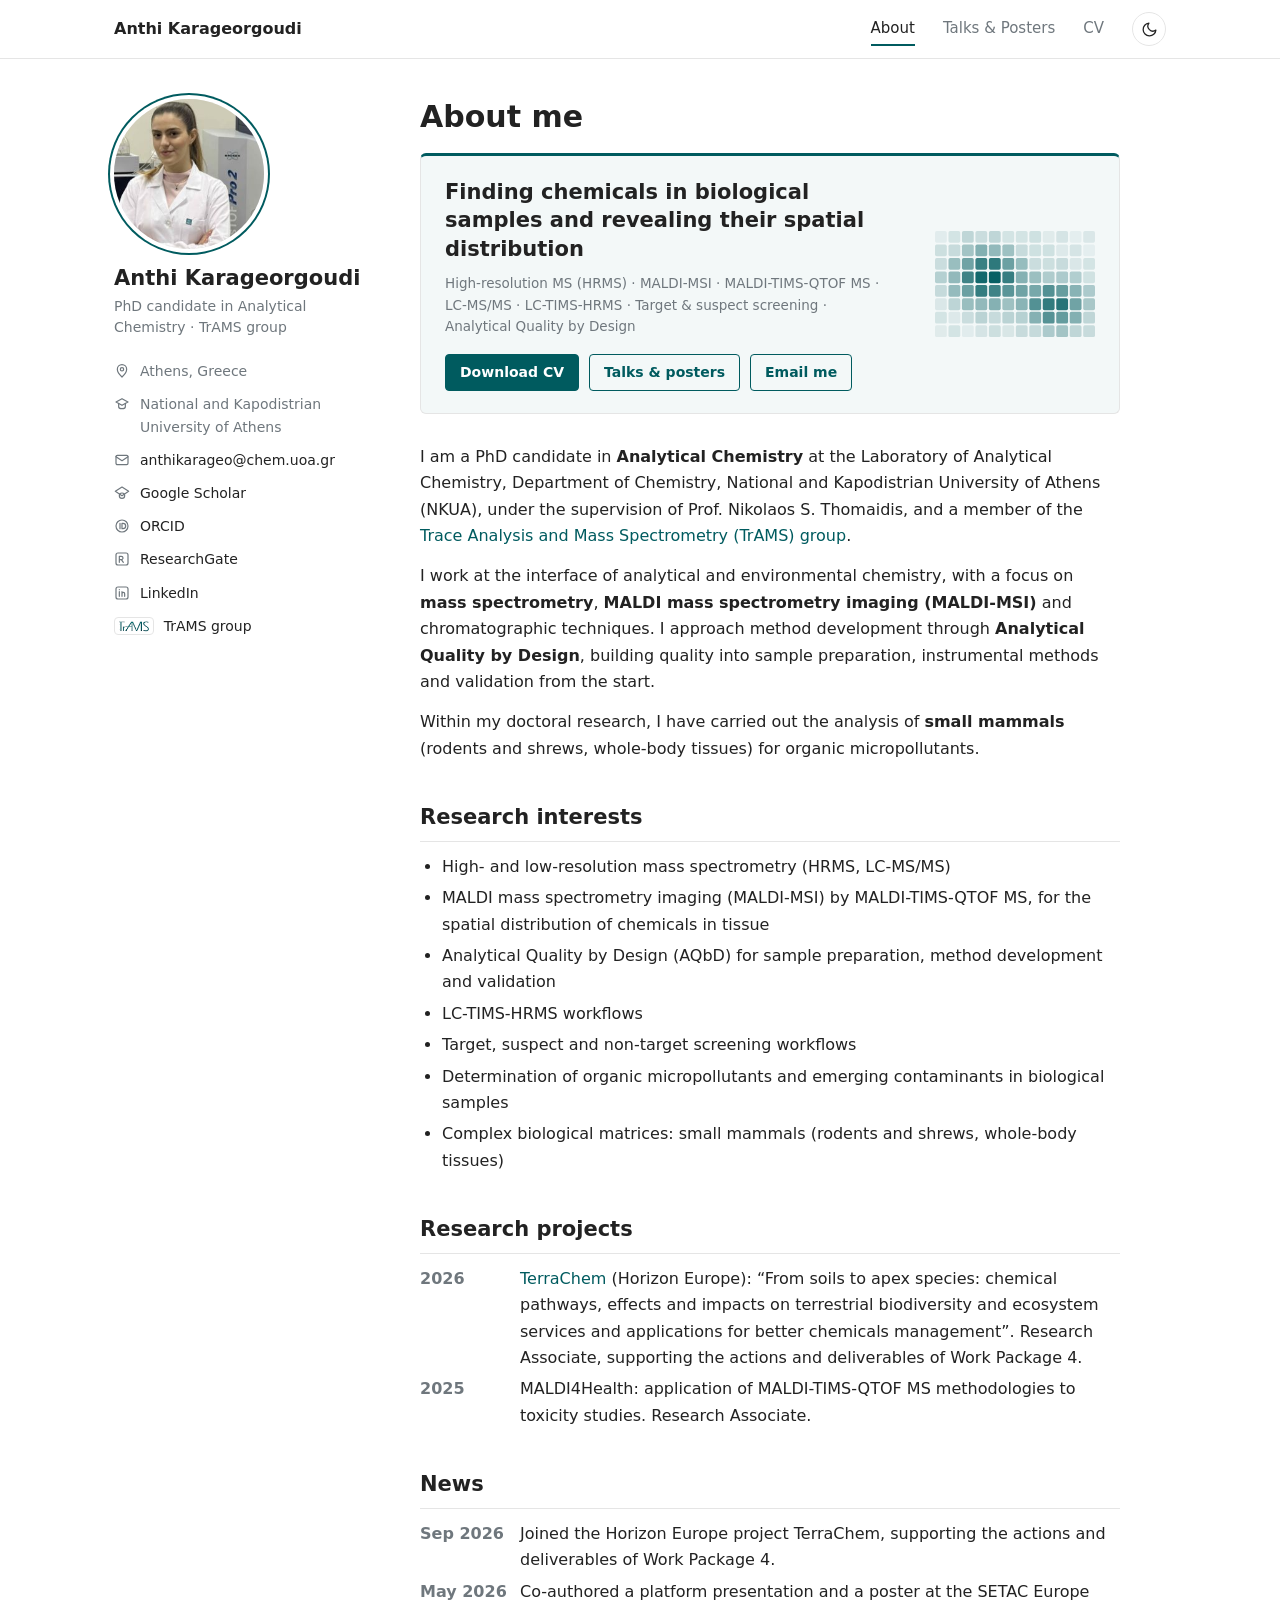
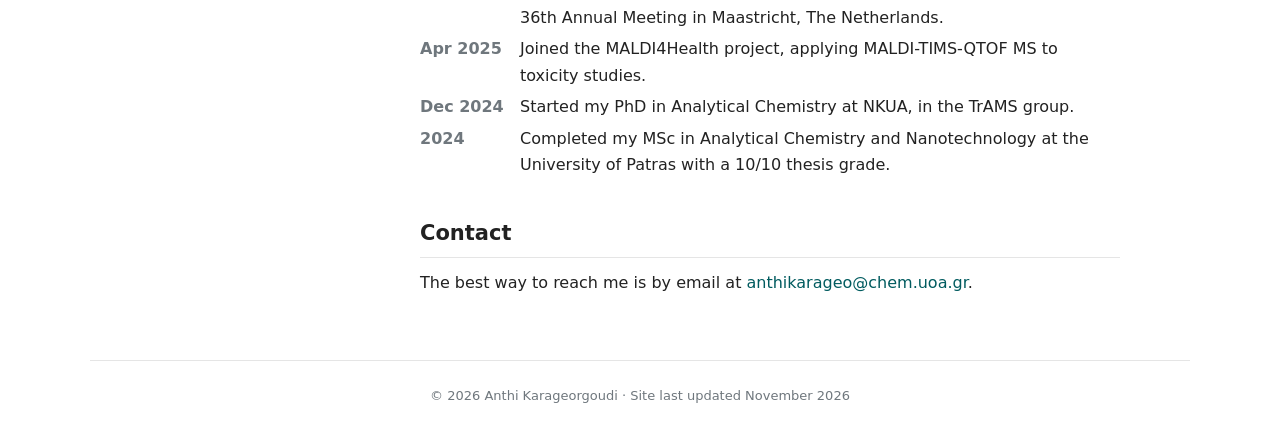
==== index.html @ 85b9826c "Focus CV page on research; add Research projects (TerraChem, MALDI4Health)" ====
<!DOCTYPE html>
<html lang="en">
<head>
<meta charset="utf-8">
<meta name="viewport" content="width=device-width, initial-scale=1">
<title>About me – Anthi Karageorgoudi</title>
<meta name="description" content="Anthi Karageorgoudi, PhD candidate in Analytical Chemistry at the National and Kapodistrian University of Athens (TrAMS group). Mass spectrometry, MALDI mass spectrometry imaging (MALDI-MSI) and Analytical Quality by Design.">
<link rel="stylesheet" href="style.css">
<script>
  (function(){try{var t=localStorage.getItem('theme');}catch(e){}
    if(!t)t=window.matchMedia&&matchMedia('(prefers-color-scheme: dark)').matches?'dark':'light';
    document.documentElement.setAttribute('data-theme',t);})();
</script>
</head>
<body>
<header class="masthead">
  <nav>
    <a class="site-title" href="index.html">Anthi Karageorgoudi</a>
    <a class="nav active" href="index.html">About</a><a class="nav" href="talks.html">Talks &amp; Posters</a><a class="nav" href="cv.html">CV</a>
    <button class="theme-toggle" type="button" aria-label="Switch light/dark mode" title="Switch light/dark mode" onclick="toggleTheme()">
      <svg class="moon" viewBox="0 0 24 24"><path d="M21 12.8A9 9 0 1 1 11.2 3a7 7 0 0 0 9.8 9.8z"/></svg>
      <svg class="sun" viewBox="0 0 24 24"><circle cx="12" cy="12" r="4"/><path d="M12 2v2M12 20v2M4.9 4.9l1.4 1.4M17.7 17.7l1.4 1.4M2 12h2M20 12h2M4.9 19.1l1.4-1.4M17.7 6.3l1.4-1.4"/></svg>
    </button>
  </nav>
</header>

<div class="layout">
  <aside class="sidebar">
    <div class="avatar">
      <img src="photo.jpg" alt="Anthi Karageorgoudi" onerror="this.remove()">
      <span>AK</span>
    </div>
    <h1>Anthi Karageorgoudi</h1>
    <p class="tagline">PhD candidate in Analytical Chemistry · TrAMS group</p>
    <ul>
      <li><svg viewBox="0 0 24 24"><path d="M12 21s-7-6.2-7-11.5A7 7 0 0 1 19 9.5C19 14.8 12 21 12 21z"/><circle cx="12" cy="9.5" r="2.5"/></svg><span>Athens, Greece</span></li>
      <li><svg viewBox="0 0 24 24"><path d="M3 9l9-5 9 5-9 5-9-5z"/><path d="M7 11.5V16c0 1.5 2.2 3 5 3s5-1.5 5-3v-4.5"/></svg><span>National and Kapodistrian University of Athens</span></li>
      <li><svg viewBox="0 0 24 24"><rect x="3" y="5" width="18" height="14" rx="2"/><path d="M3 7l9 6 9-6"/></svg><a href="mailto:anthikarageo@chem.uoa.gr">anthikarageo@chem.uoa.gr</a></li>
      <li><svg viewBox="0 0 24 24"><path d="M12 3L2 9.5l10 6.5 10-6.5L12 3z"/><circle cx="12" cy="16" r="4"/></svg><a href="https://scholar.google.com/citations?user=H0r3-ZwAAAAJ&amp;hl=en">Google Scholar</a></li>
      <li><svg viewBox="0 0 24 24"><circle cx="12" cy="12" r="9"/><path d="M9 8v8M12 8h1.5a4 4 0 0 1 0 8H12z"/></svg><a href="https://orcid.org/0009-0007-2880-5651">ORCID</a></li>
      <li><svg viewBox="0 0 24 24"><rect x="3" y="3" width="18" height="18" rx="3"/><path d="M8 17V8h3a2.5 2.5 0 0 1 0 5H8m3 0l3 4"/></svg><a href="https://www.researchgate.net/profile/Anthi-Karageorgoudi">ResearchGate</a></li>
      <li><svg viewBox="0 0 24 24"><rect x="3" y="3" width="18" height="18" rx="3"/><path d="M8 10v7M8 7v.01M12 17v-4a2 2 0 0 1 4 0v4M12 10v7"/></svg><a href="https://www.linkedin.com/in/anthi-karageorgoudi-5317492b1">LinkedIn</a></li>
      <li class="trams-item"><img class="trams-icon" src="trams-logo.png" alt="TrAMS logo"><a href="https://trams.chem.uoa.gr/group-members/" title="Trace Analysis and Mass Spectrometry Group – Group Members">TrAMS group</a></li>
    </ul>
  </aside>

  <main class="content">
    <h1 class="page">About me</h1>
    <div class="hero-wrap"><section class="hero">
      <div class="hero-text">
        <p class="headline">Finding chemicals in biological samples and revealing their spatial distribution</p>
        <p class="techs"><span>High-resolution MS (HRMS)</span> · <span>MALDI-MSI</span> · <span>MALDI-TIMS-QTOF MS</span> · <span>LC-MS/MS</span> · <span>LC-TIMS-HRMS</span> · <span>Target &amp; suspect screening</span> · <span>Analytical Quality by Design</span></p>
        <div class="hero-actions">
          <a class="btn primary" href="Karageorgoudi_A_CV.pdf">Download CV</a>
          <a class="btn" href="talks.html">Talks &amp; posters</a>
          <a class="btn" href="mailto:anthikarageo@chem.uoa.gr">Email me</a>
        </div>
      </div>
      <svg class="ion-map" viewBox="0 0 190 126" aria-hidden="true"><rect x="0" y="0" width="14" height="14" rx="2" fill-opacity="0.07"/><rect x="16" y="0" width="14" height="14" rx="2" fill-opacity="0.13"/><rect x="32" y="0" width="14" height="14" rx="2" fill-opacity="0.21"/><rect x="48" y="0" width="14" height="14" rx="2" fill-opacity="0.17"/><rect x="64" y="0" width="14" height="14" rx="2" fill-opacity="0.21"/><rect x="80" y="0" width="14" height="14" rx="2" fill-opacity="0.13"/><rect x="96" y="0" width="14" height="14" rx="2" fill-opacity="0.13"/><rect x="112" y="0" width="14" height="14" rx="2" fill-opacity="0.15"/><rect x="128" y="0" width="14" height="14" rx="2" fill-opacity="0.08"/><rect x="144" y="0" width="14" height="14" rx="2" fill-opacity="0.12"/><rect x="160" y="0" width="14" height="14" rx="2" fill-opacity="0.06"/><rect x="176" y="0" width="14" height="14" rx="2" fill-opacity="0.1"/><rect x="0" y="16" width="14" height="14" rx="2" fill-opacity="0.16"/><rect x="16" y="16" width="14" height="14" rx="2" fill-opacity="0.18"/><rect x="32" y="16" width="14" height="14" rx="2" fill-opacity="0.33"/><rect x="48" y="16" width="14" height="14" rx="2" fill-opacity="0.46"/><rect x="64" y="16" width="14" height="14" rx="2" fill-opacity="0.4"/><rect x="80" y="16" width="14" height="14" rx="2" fill-opacity="0.35"/><rect x="96" y="16" width="14" height="14" rx="2" fill-opacity="0.18"/><rect x="112" y="16" width="14" height="14" rx="2" fill-opacity="0.15"/><rect x="128" y="16" width="14" height="14" rx="2" fill-opacity="0.15"/><rect x="144" y="16" width="14" height="14" rx="2" fill-opacity="0.09"/><rect x="160" y="16" width="14" height="14" rx="2" fill-opacity="0.12"/><rect x="176" y="16" width="14" height="14" rx="2" fill-opacity="0.06"/><rect x="0" y="32" width="14" height="14" rx="2" fill-opacity="0.17"/><rect x="16" y="32" width="14" height="14" rx="2" fill-opacity="0.37"/><rect x="32" y="32" width="14" height="14" rx="2" fill-opacity="0.54"/><rect x="48" y="32" width="14" height="14" rx="2" fill-opacity="0.77"/><rect x="64" y="32" width="14" height="14" rx="2" fill-opacity="0.81"/><rect x="80" y="32" width="14" height="14" rx="2" fill-opacity="0.56"/><rect x="96" y="32" width="14" height="14" rx="2" fill-opacity="0.38"/><rect x="112" y="32" width="14" height="14" rx="2" fill-opacity="0.17"/><rect x="128" y="32" width="14" height="14" rx="2" fill-opacity="0.16"/><rect x="144" y="32" width="14" height="14" rx="2" fill-opacity="0.18"/><rect x="160" y="32" width="14" height="14" rx="2" fill-opacity="0.1"/><rect x="176" y="32" width="14" height="14" rx="2" fill-opacity="0.13"/><rect x="0" y="48" width="14" height="14" rx="2" fill-opacity="0.26"/><rect x="16" y="48" width="14" height="14" rx="2" fill-opacity="0.4"/><rect x="32" y="48" width="14" height="14" rx="2" fill-opacity="0.74"/><rect x="48" y="48" width="14" height="14" rx="2" fill-opacity="0.92"/><rect x="64" y="48" width="14" height="14" rx="2" fill-opacity="0.97"/><rect x="80" y="48" width="14" height="14" rx="2" fill-opacity="0.78"/><rect x="96" y="48" width="14" height="14" rx="2" fill-opacity="0.45"/><rect x="112" y="48" width="14" height="14" rx="2" fill-opacity="0.36"/><rect x="128" y="48" width="14" height="14" rx="2" fill-opacity="0.28"/><rect x="144" y="48" width="14" height="14" rx="2" fill-opacity="0.29"/><rect x="160" y="48" width="14" height="14" rx="2" fill-opacity="0.27"/><rect x="176" y="48" width="14" height="14" rx="2" fill-opacity="0.14"/><rect x="0" y="64" width="14" height="14" rx="2" fill-opacity="0.19"/><rect x="16" y="64" width="14" height="14" rx="2" fill-opacity="0.39"/><rect x="32" y="64" width="14" height="14" rx="2" fill-opacity="0.56"/><rect x="48" y="64" width="14" height="14" rx="2" fill-opacity="0.79"/><rect x="64" y="64" width="14" height="14" rx="2" fill-opacity="0.74"/><rect x="80" y="64" width="14" height="14" rx="2" fill-opacity="0.63"/><rect x="96" y="64" width="14" height="14" rx="2" fill-opacity="0.54"/><rect x="112" y="64" width="14" height="14" rx="2" fill-opacity="0.51"/><rect x="128" y="64" width="14" height="14" rx="2" fill-opacity="0.66"/><rect x="144" y="64" width="14" height="14" rx="2" fill-opacity="0.58"/><rect x="160" y="64" width="14" height="14" rx="2" fill-opacity="0.44"/><rect x="176" y="64" width="14" height="14" rx="2" fill-opacity="0.29"/><rect x="0" y="80" width="14" height="14" rx="2" fill-opacity="0.1"/><rect x="16" y="80" width="14" height="14" rx="2" fill-opacity="0.22"/><rect x="32" y="80" width="14" height="14" rx="2" fill-opacity="0.37"/><rect x="48" y="80" width="14" height="14" rx="2" fill-opacity="0.4"/><rect x="64" y="80" width="14" height="14" rx="2" fill-opacity="0.45"/><rect x="80" y="80" width="14" height="14" rx="2" fill-opacity="0.35"/><rect x="96" y="80" width="14" height="14" rx="2" fill-opacity="0.43"/><rect x="112" y="80" width="14" height="14" rx="2" fill-opacity="0.66"/><rect x="128" y="80" width="14" height="14" rx="2" fill-opacity="0.8"/><rect x="144" y="80" width="14" height="14" rx="2" fill-opacity="0.84"/><rect x="160" y="80" width="14" height="14" rx="2" fill-opacity="0.54"/><rect x="176" y="80" width="14" height="14" rx="2" fill-opacity="0.31"/><rect x="0" y="96" width="14" height="14" rx="2" fill-opacity="0.13"/><rect x="16" y="96" width="14" height="14" rx="2" fill-opacity="0.09"/><rect x="32" y="96" width="14" height="14" rx="2" fill-opacity="0.17"/><rect x="48" y="96" width="14" height="14" rx="2" fill-opacity="0.23"/><rect x="64" y="96" width="14" height="14" rx="2" fill-opacity="0.18"/><rect x="80" y="96" width="14" height="14" rx="2" fill-opacity="0.23"/><rect x="96" y="96" width="14" height="14" rx="2" fill-opacity="0.25"/><rect x="112" y="96" width="14" height="14" rx="2" fill-opacity="0.45"/><rect x="128" y="96" width="14" height="14" rx="2" fill-opacity="0.65"/><rect x="144" y="96" width="14" height="14" rx="2" fill-opacity="0.59"/><rect x="160" y="96" width="14" height="14" rx="2" fill-opacity="0.46"/><rect x="176" y="96" width="14" height="14" rx="2" fill-opacity="0.21"/><rect x="0" y="112" width="14" height="14" rx="2" fill-opacity="0.08"/><rect x="16" y="112" width="14" height="14" rx="2" fill-opacity="0.13"/><rect x="32" y="112" width="14" height="14" rx="2" fill-opacity="0.07"/><rect x="48" y="112" width="14" height="14" rx="2" fill-opacity="0.12"/><rect x="64" y="112" width="14" height="14" rx="2" fill-opacity="0.16"/><rect x="80" y="112" width="14" height="14" rx="2" fill-opacity="0.11"/><rect x="96" y="112" width="14" height="14" rx="2" fill-opacity="0.18"/><rect x="112" y="112" width="14" height="14" rx="2" fill-opacity="0.19"/><rect x="128" y="112" width="14" height="14" rx="2" fill-opacity="0.29"/><rect x="144" y="112" width="14" height="14" rx="2" fill-opacity="0.33"/><rect x="160" y="112" width="14" height="14" rx="2" fill-opacity="0.21"/><rect x="176" y="112" width="14" height="14" rx="2" fill-opacity="0.18"/></svg>
    </section></div>

    <p>I am a PhD candidate in <strong>Analytical Chemistry</strong> at the Laboratory of Analytical Chemistry,
      Department of Chemistry, National and Kapodistrian University of Athens (NKUA), under the supervision of
      Prof. Nikolaos S. Thomaidis, and a member of the
      <a href="https://trams.chem.uoa.gr/">Trace Analysis and Mass Spectrometry (TrAMS) group</a>.</p>
    <p>I work at the interface of analytical and environmental chemistry, with a focus on <strong>mass spectrometry</strong>,
      <strong>MALDI mass spectrometry imaging (MALDI-MSI)</strong> and chromatographic techniques. I approach method development through
      <strong>Analytical Quality by Design</strong>, building quality into sample preparation,
      instrumental methods and validation from the start.</p>
    <p>Within my doctoral research, I have carried out the analysis of <strong>small mammals</strong>
      (rodents and shrews, whole-body tissues) for organic micropollutants.</p>


    <h2>Research interests</h2>
    <ul>
      <li>High- and low-resolution mass spectrometry (HRMS, LC-MS/MS)</li>
      <li>MALDI mass spectrometry imaging (MALDI-MSI) by MALDI-TIMS-QTOF MS, for the spatial distribution of chemicals in tissue</li>
      <li>Analytical Quality by Design (AQbD) for sample preparation, method development and validation</li>
      <li>LC-TIMS-HRMS workflows</li>
      <li>Target, suspect and non-target screening workflows</li>
      <li>Determination of organic micropollutants and emerging contaminants in biological samples</li>
      <li>Complex biological matrices: small mammals (rodents and shrews, whole-body tissues)</li>
    </ul>

    <h2>Research projects</h2>
    <ul class="news">
      <li><strong>2026</strong> <span><a href="https://cordis.europa.eu/project/id/101135483">TerraChem</a> (Horizon Europe): “From soils to apex species: chemical pathways, effects and impacts on terrestrial biodiversity and ecosystem services and applications for better chemicals management”. Research Associate, supporting the actions and deliverables of Work Package 4.</span></li>
      <li><strong>2025</strong> MALDI4Health: application of MALDI-TIMS-QTOF MS methodologies to toxicity studies. Research Associate.</li>
    </ul>

    <h2>News</h2>
    <ul class="news">
      <li><strong>Sep 2026</strong> Joined the Horizon Europe project TerraChem, supporting the actions and deliverables of Work Package 4.</li>
      <li><strong>May 2026</strong> Co-authored a platform presentation and a poster at the SETAC Europe 36th Annual Meeting in Maastricht, The Netherlands.</li>
      <li><strong>Apr 2025</strong> Joined the MALDI4Health project, applying MALDI-TIMS-QTOF MS to toxicity studies.</li>
      <li><strong>Dec 2024</strong> Started my PhD in Analytical Chemistry at NKUA, in the TrAMS group.</li>
      <li><strong>2024</strong> Completed my MSc in Analytical Chemistry and Nanotechnology at the University of Patras with a 10/10 thesis grade.</li>
    </ul>

    <h2>Contact</h2>
    <p>The best way to reach me is by email at <a href="mailto:anthikarageo@chem.uoa.gr">anthikarageo@chem.uoa.gr</a>.</p>
  </main>
</div>

<footer>© 2026 Anthi Karageorgoudi · Site last updated November 2026</footer>
<script>
  function toggleTheme(){var r=document.documentElement,t=r.getAttribute('data-theme')==='dark'?'light':'dark';
    r.setAttribute('data-theme',t);try{localStorage.setItem('theme',t);}catch(e){}}
</script>
</body>
</html>
---- style.css ----
:root{
  --ink:#222; --muted:#6f777d; --line:#e5e5e5; --accent:#005B5F; --teal:#005B5F; --teal-dark:#003D40; --bg:#fff; --banner:#f3f8f8; --soft:#3a3a3a;
  --avatar:#eee; --head:rgba(255,255,255,.96);
}
[data-theme="dark"]{
  --ink:#e6e6e6; --muted:#9aa3a8; --line:#33373b; --accent:#5FB6B9; --teal:#00676B; --teal-dark:#003D40; --bg:#17191c; --banner:#1c2224; --soft:#c9cdd1;
  --avatar:#2a2d31; --head:rgba(23,25,28,.96);
}
html{color-scheme:light}
[data-theme="dark"]{color-scheme:dark}
*{box-sizing:border-box}
html{scroll-behavior:smooth}
body{margin:0;transition:background .2s,color .2s;background:var(--bg);color:var(--ink);
  font:16px/1.65 -apple-system,"Segoe UI",system-ui,"Helvetica Neue",Arial,sans-serif}
a{color:var(--accent);text-decoration:none}
a:hover{text-decoration:underline}

/* top navigation */
.masthead{border-bottom:1px solid var(--line);background:var(--head);position:sticky;top:0;z-index:10}
.masthead nav{max-width:1100px;margin:0 auto;padding:0 24px;height:58px;display:flex;align-items:center;gap:28px}
.masthead .site-title{font-weight:700;color:var(--ink);margin-right:auto;white-space:nowrap}
.masthead a.nav{color:var(--muted);font-size:15px;white-space:nowrap;padding:4px 0;border-bottom:2px solid transparent}
.masthead a.nav:hover{color:var(--ink);text-decoration:none}
.masthead a.nav.active{color:var(--ink);border-bottom-color:var(--accent)}

/* page layout: profile sidebar + content */
.layout{max-width:1100px;margin:0 auto;padding:40px 24px 20px;display:grid;grid-template-columns:250px 1fr;gap:56px}
.sidebar{position:sticky;top:98px;align-self:start}
.avatar{position:relative;width:150px;height:150px;border-radius:50%;overflow:hidden;background:var(--avatar);
  display:grid;place-items:center;color:#999;font-size:40px;font-weight:500;margin-bottom:16px}
.avatar img{position:absolute;inset:0;width:100%;height:100%;object-fit:cover}
.sidebar h1{font-size:21px;margin:0 0 4px;line-height:1.3}
.sidebar .tagline{color:var(--muted);font-size:14px;margin:0 0 18px;line-height:1.45}
.sidebar ul{list-style:none;margin:0;padding:0;font-size:14px}
.sidebar li{display:flex;gap:10px;align-items:flex-start;padding:5px 0;color:var(--muted)}
.sidebar li svg{flex:none;width:16px;height:16px;margin-top:3px;fill:none;stroke:currentColor;stroke-width:1.8;stroke-linecap:round;stroke-linejoin:round}
.sidebar li a{color:var(--ink)}
.sidebar li a:hover{color:var(--accent)}

/* content */
.content{min-width:0;max-width:700px}
.content h1.page{font-size:30px;margin:0 0 18px;line-height:1.2}
.content h2{font-size:21px;margin:38px 0 12px;padding-bottom:6px;border-bottom:1px solid var(--line)}
.content p{margin:0 0 14px}
.content ul{margin:0 0 14px;padding-left:22px}
.content li{margin:5px 0}
.content ul.news{list-style:none;padding-left:0}
.news li{display:grid;grid-template-columns:88px 1fr;gap:12px}
.news li strong{color:var(--muted);font-weight:600}

.entry{display:grid;grid-template-columns:1fr auto;gap:1px 16px;margin:0 0 18px}
.entry h3{margin:0;font-size:16px}
.entry .org{color:var(--muted);font-weight:400}
.entry .date{color:var(--muted);font-size:14px;white-space:nowrap}
.entry .desc{grid-column:1/-1;font-size:15px;color:var(--soft)}
.entry .desc em{color:var(--muted)}
.entry ul{margin:4px 0 0}

.download{display:inline-block;margin:4px 0 8px;padding:7px 14px;border:1px solid var(--accent);border-radius:4px;font-size:14px;font-weight:600}
.download:hover{background:var(--accent);color:#fff;text-decoration:none}

footer{max-width:1100px;margin:30px auto 0;padding:24px;border-top:1px solid var(--line);color:var(--muted);font-size:13px;text-align:center}

@media (max-width:820px){
  .layout{grid-template-columns:1fr;gap:28px;padding-top:28px}
  .sidebar{position:static;display:grid;grid-template-columns:auto 1fr;gap:4px 18px;align-items:center}
  .avatar{width:84px;height:84px;font-size:26px;margin:0;grid-row:span 2}
  .sidebar h1{font-size:19px;align-self:end}
  .sidebar .tagline{margin:0;align-self:start}
  .sidebar ul{grid-column:1/-1;display:flex;flex-wrap:wrap;gap:0 18px;margin-top:8px}
  .masthead nav{gap:18px}
  .entry{grid-template-columns:1fr}
}

/* theme toggle */
.theme-toggle{background:none;border:1px solid var(--line);border-radius:50%;width:34px;height:34px;
  display:grid;place-items:center;cursor:pointer;color:var(--ink);padding:0;flex:none}
.theme-toggle:hover{border-color:var(--muted)}
.theme-toggle svg{width:17px;height:17px;fill:none;stroke:currentColor;stroke-width:1.8;stroke-linecap:round;stroke-linejoin:round}
.theme-toggle .sun{display:none}
[data-theme="dark"] .theme-toggle .sun{display:block}
[data-theme="dark"] .theme-toggle .moon{display:none}

/* group logo */
.group-logo{display:inline-block;margin-top:18px;padding:6px 10px;background:#fff;border-radius:8px;border:1px solid var(--line)}
.group-logo img{display:block;width:96px;height:auto}
@media (max-width:820px){ .group-logo{grid-column:1/-1;justify-self:start;margin-top:10px} .group-logo img{width:84px} }

/* publications list */
.content ul.pubs{list-style:none;padding-left:0}
.pubs li{margin:0 0 16px;padding-left:14px;border-left:2px solid var(--line);font-size:15px}

/* intro banner with an ion-image style pixel map */
.hero{display:flex;align-items:center;gap:28px;margin:0 0 30px;padding:22px 24px;border:1px solid var(--line);
  border-top:3px solid var(--accent);border-radius:6px;background:var(--banner)}
.hero-wrap{container-type:inline-size}
.hero-text{flex:1;min-width:0}
.hero .techs span{white-space:nowrap}
.hero .headline{margin:0 0 10px;font-size:21px;line-height:1.35;font-weight:700;color:var(--ink)}
.hero .techs{margin:0 0 16px;font-size:13.5px;line-height:1.6;color:var(--muted)}
.hero-actions{display:flex;flex-wrap:wrap;gap:10px}
.btn{display:inline-block;font-size:14px;font-weight:600;padding:6px 14px;border-radius:4px;color:var(--accent);
  border:1px solid var(--accent)}
.btn:hover{background:var(--accent);color:#fff;text-decoration:none}
.btn.primary{background:var(--accent);color:#fff}
[data-theme="dark"] .btn.primary,[data-theme="dark"] .btn:hover{color:#0b1f20}
.btn.primary:hover{filter:brightness(1.08)}
.ion-map{flex:none;width:160px;height:auto;fill:var(--accent)}
@container (max-width:660px){.ion-map{display:none}}

/* photo ring */
.avatar{box-shadow:0 0 0 4px var(--bg),0 0 0 6px var(--teal)}
.download{border-color:var(--teal);color:var(--teal)}
.download:hover{background:var(--teal);color:#fff}
@media (max-width:600px){.hero{padding:18px}.hero .headline{font-size:19px}.ion-map{display:none}}
.sidebar li.trams-item{align-items:center}
.trams-icon{flex:none;height:18px;width:auto;padding:2px 4px;background:#fff;border-radius:4px;border:1px solid var(--line)}
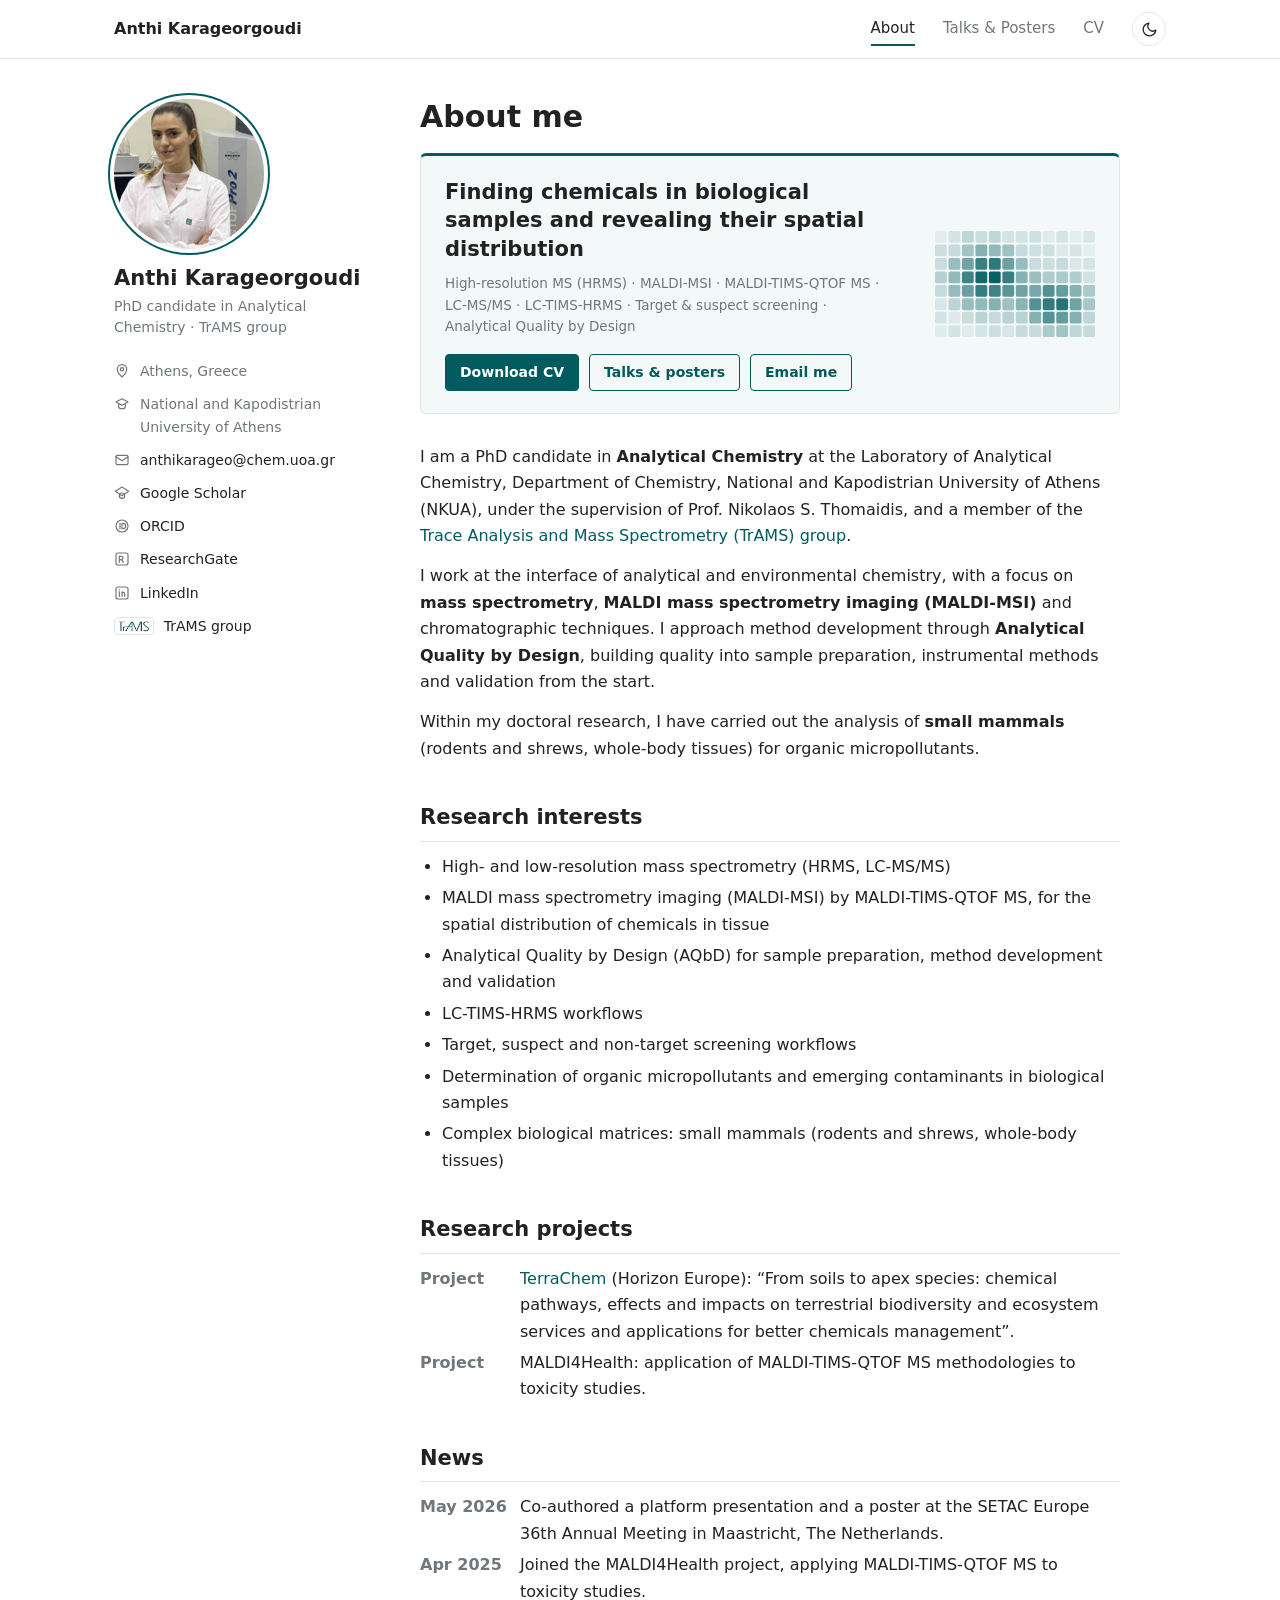
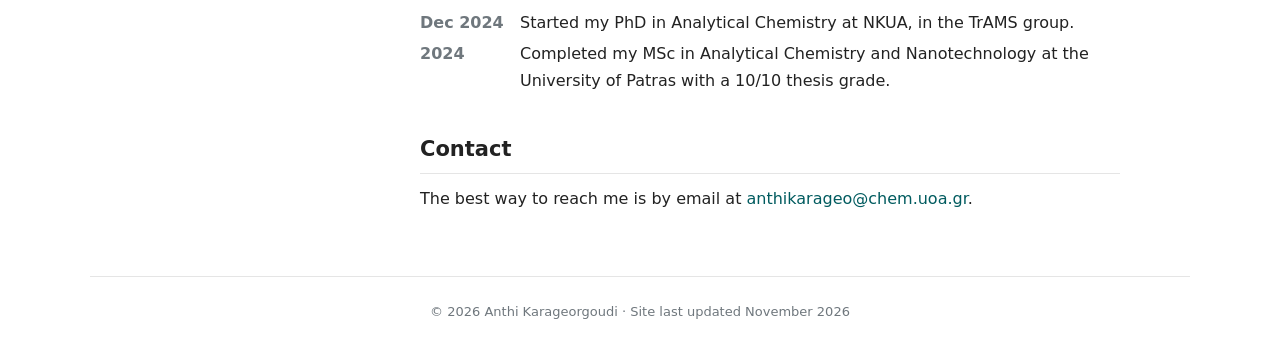
==== commit 35db410a: "List TerraChem as a research project without role line" ====
--- a/index.html
+++ b/index.html
@@ -84,13 +84,12 @@
 
     <h2>Research projects</h2>
     <ul class="news">
-      <li><strong>2026</strong> <span><a href="https://cordis.europa.eu/project/id/101135483">TerraChem</a> (Horizon Europe): “From soils to apex species: chemical pathways, effects and impacts on terrestrial biodiversity and ecosystem services and applications for better chemicals management”. Research Associate, supporting the actions and deliverables of Work Package 4.</span></li>
-      <li><strong>2025</strong> MALDI4Health: application of MALDI-TIMS-QTOF MS methodologies to toxicity studies. Research Associate.</li>
+      <li><strong>Project</strong> <span><a href="https://cordis.europa.eu/project/id/101135483">TerraChem</a> (Horizon Europe): “From soils to apex species: chemical pathways, effects and impacts on terrestrial biodiversity and ecosystem services and applications for better chemicals management”.</span></li>
+      <li><strong>Project</strong> <span>MALDI4Health: application of MALDI-TIMS-QTOF MS methodologies to toxicity studies.</span></li>
     </ul>
 
     <h2>News</h2>
     <ul class="news">
-      <li><strong>Sep 2026</strong> Joined the Horizon Europe project TerraChem, supporting the actions and deliverables of Work Package 4.</li>
       <li><strong>May 2026</strong> Co-authored a platform presentation and a poster at the SETAC Europe 36th Annual Meeting in Maastricht, The Netherlands.</li>
       <li><strong>Apr 2025</strong> Joined the MALDI4Health project, applying MALDI-TIMS-QTOF MS to toxicity studies.</li>
       <li><strong>Dec 2024</strong> Started my PhD in Analytical Chemistry at NKUA, in the TrAMS group.</li>
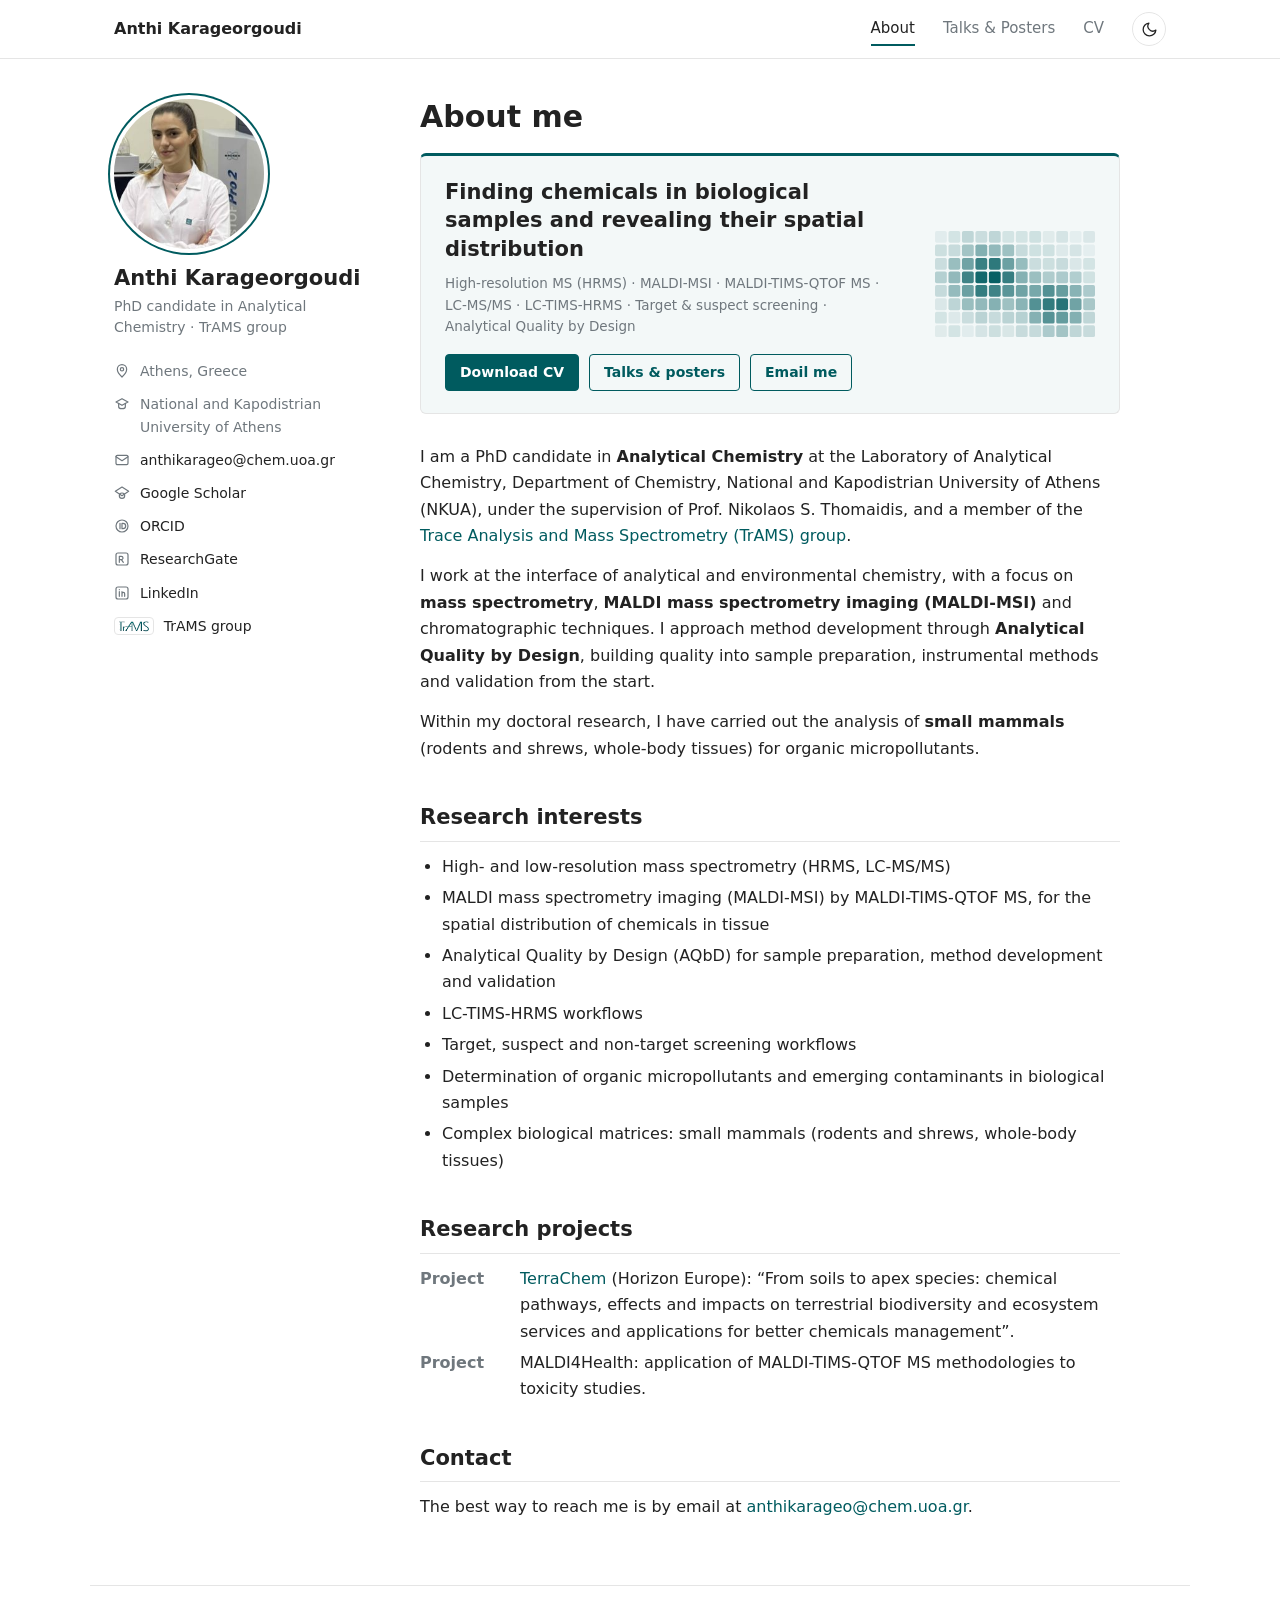
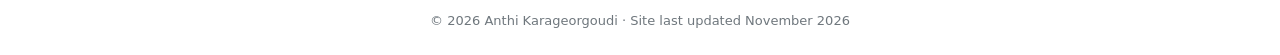
==== commit 45f76707: "Remove News section" ====
--- a/index.html
+++ b/index.html
@@ -88,14 +88,6 @@
       <li><strong>Project</strong> <span>MALDI4Health: application of MALDI-TIMS-QTOF MS methodologies to toxicity studies.</span></li>
     </ul>
 
-    <h2>News</h2>
-    <ul class="news">
-      <li><strong>May 2026</strong> Co-authored a platform presentation and a poster at the SETAC Europe 36th Annual Meeting in Maastricht, The Netherlands.</li>
-      <li><strong>Apr 2025</strong> Joined the MALDI4Health project, applying MALDI-TIMS-QTOF MS to toxicity studies.</li>
-      <li><strong>Dec 2024</strong> Started my PhD in Analytical Chemistry at NKUA, in the TrAMS group.</li>
-      <li><strong>2024</strong> Completed my MSc in Analytical Chemistry and Nanotechnology at the University of Patras with a 10/10 thesis grade.</li>
-    </ul>
-
     <h2>Contact</h2>
     <p>The best way to reach me is by email at <a href="mailto:anthikarageo@chem.uoa.gr">anthikarageo@chem.uoa.gr</a>.</p>
   </main>
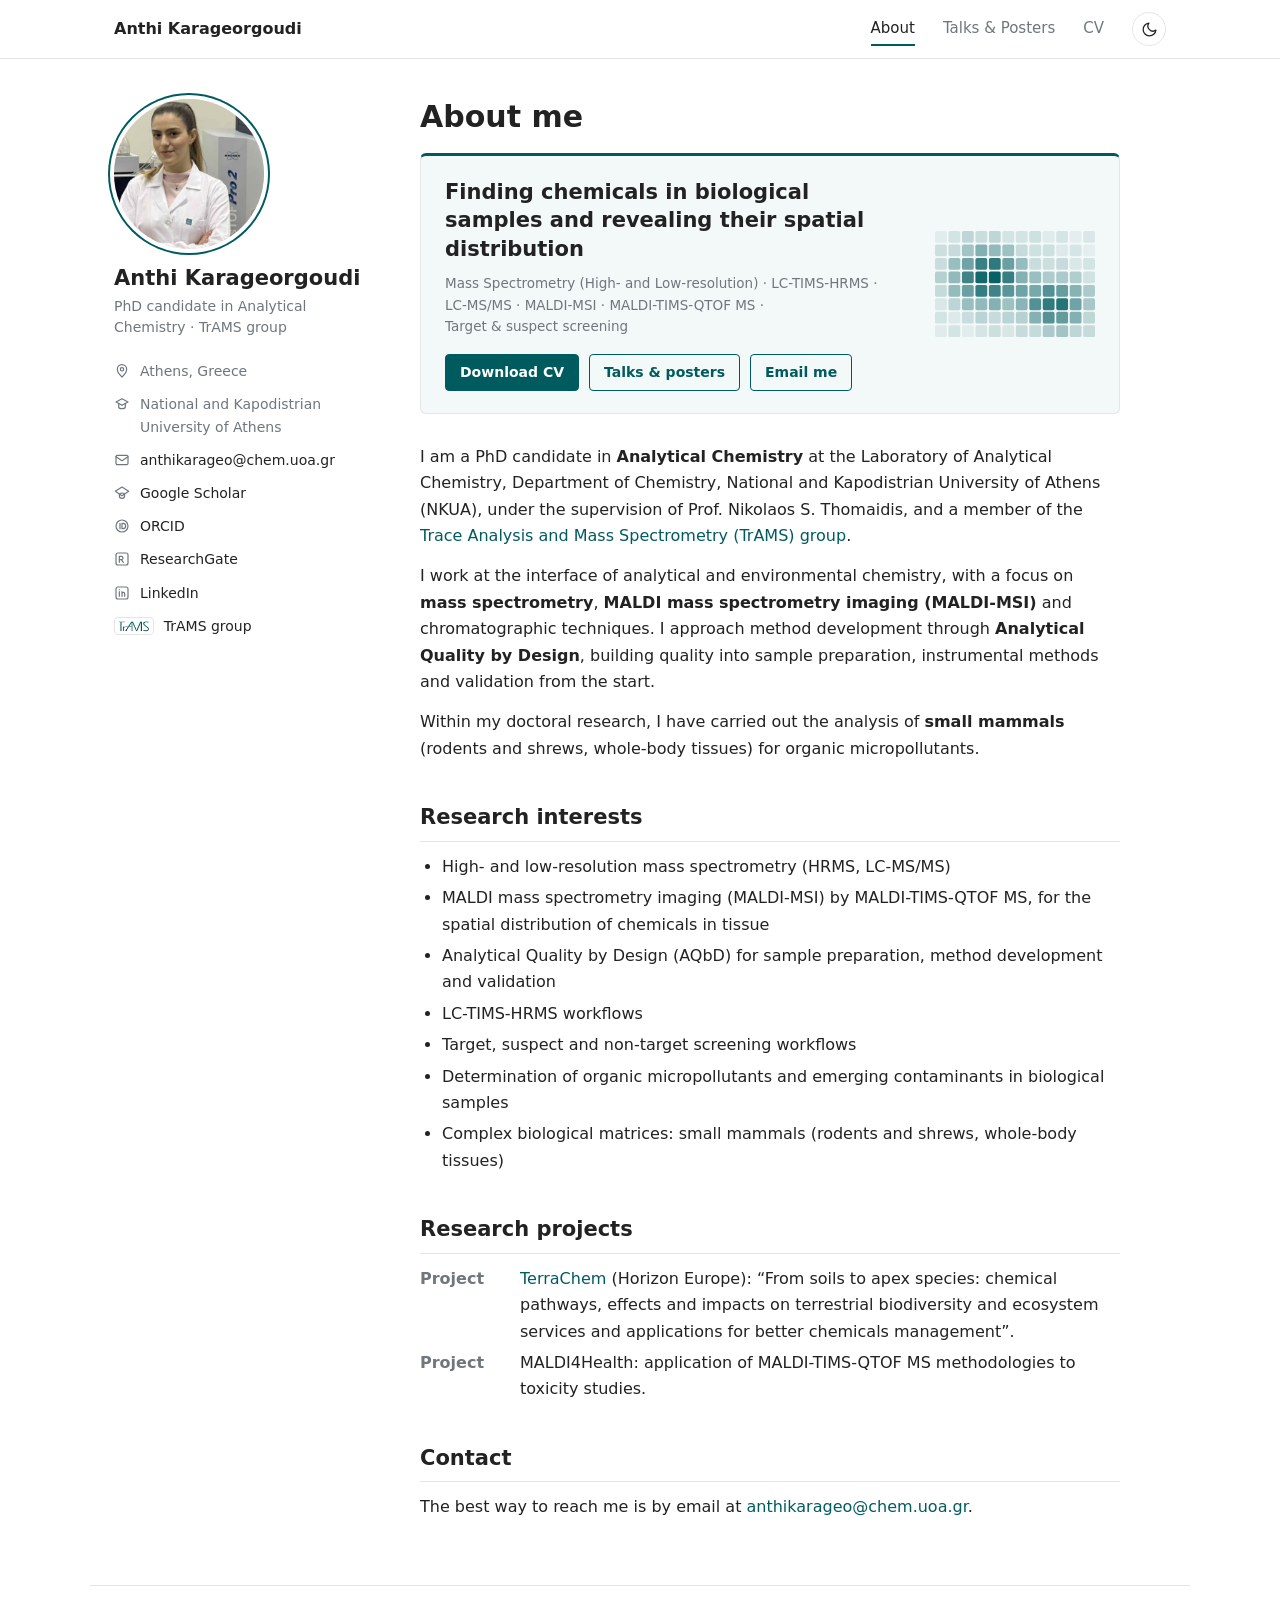
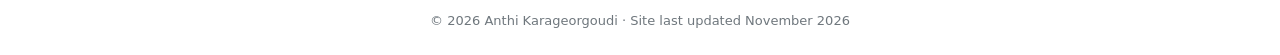
==== commit 40744ed6: "Update banner techniques line" ====
--- a/index.html
+++ b/index.html
@@ -49,7 +49,7 @@
     <div class="hero-wrap"><section class="hero">
       <div class="hero-text">
         <p class="headline">Finding chemicals in biological samples and revealing their spatial distribution</p>
-        <p class="techs"><span>High-resolution MS (HRMS)</span> · <span>MALDI-MSI</span> · <span>MALDI-TIMS-QTOF MS</span> · <span>LC-MS/MS</span> · <span>LC-TIMS-HRMS</span> · <span>Target &amp; suspect screening</span> · <span>Analytical Quality by Design</span></p>
+        <p class="techs"><span>Mass Spectrometry (High- and Low-resolution)</span> · <span>LC-TIMS-HRMS</span> · <span>LC-MS/MS</span> · <span>MALDI-MSI</span> · <span>MALDI-TIMS-QTOF MS</span> · <span>Target &amp; suspect screening</span></p>
         <div class="hero-actions">
           <a class="btn primary" href="Karageorgoudi_A_CV.pdf">Download CV</a>
           <a class="btn" href="talks.html">Talks &amp; posters</a>
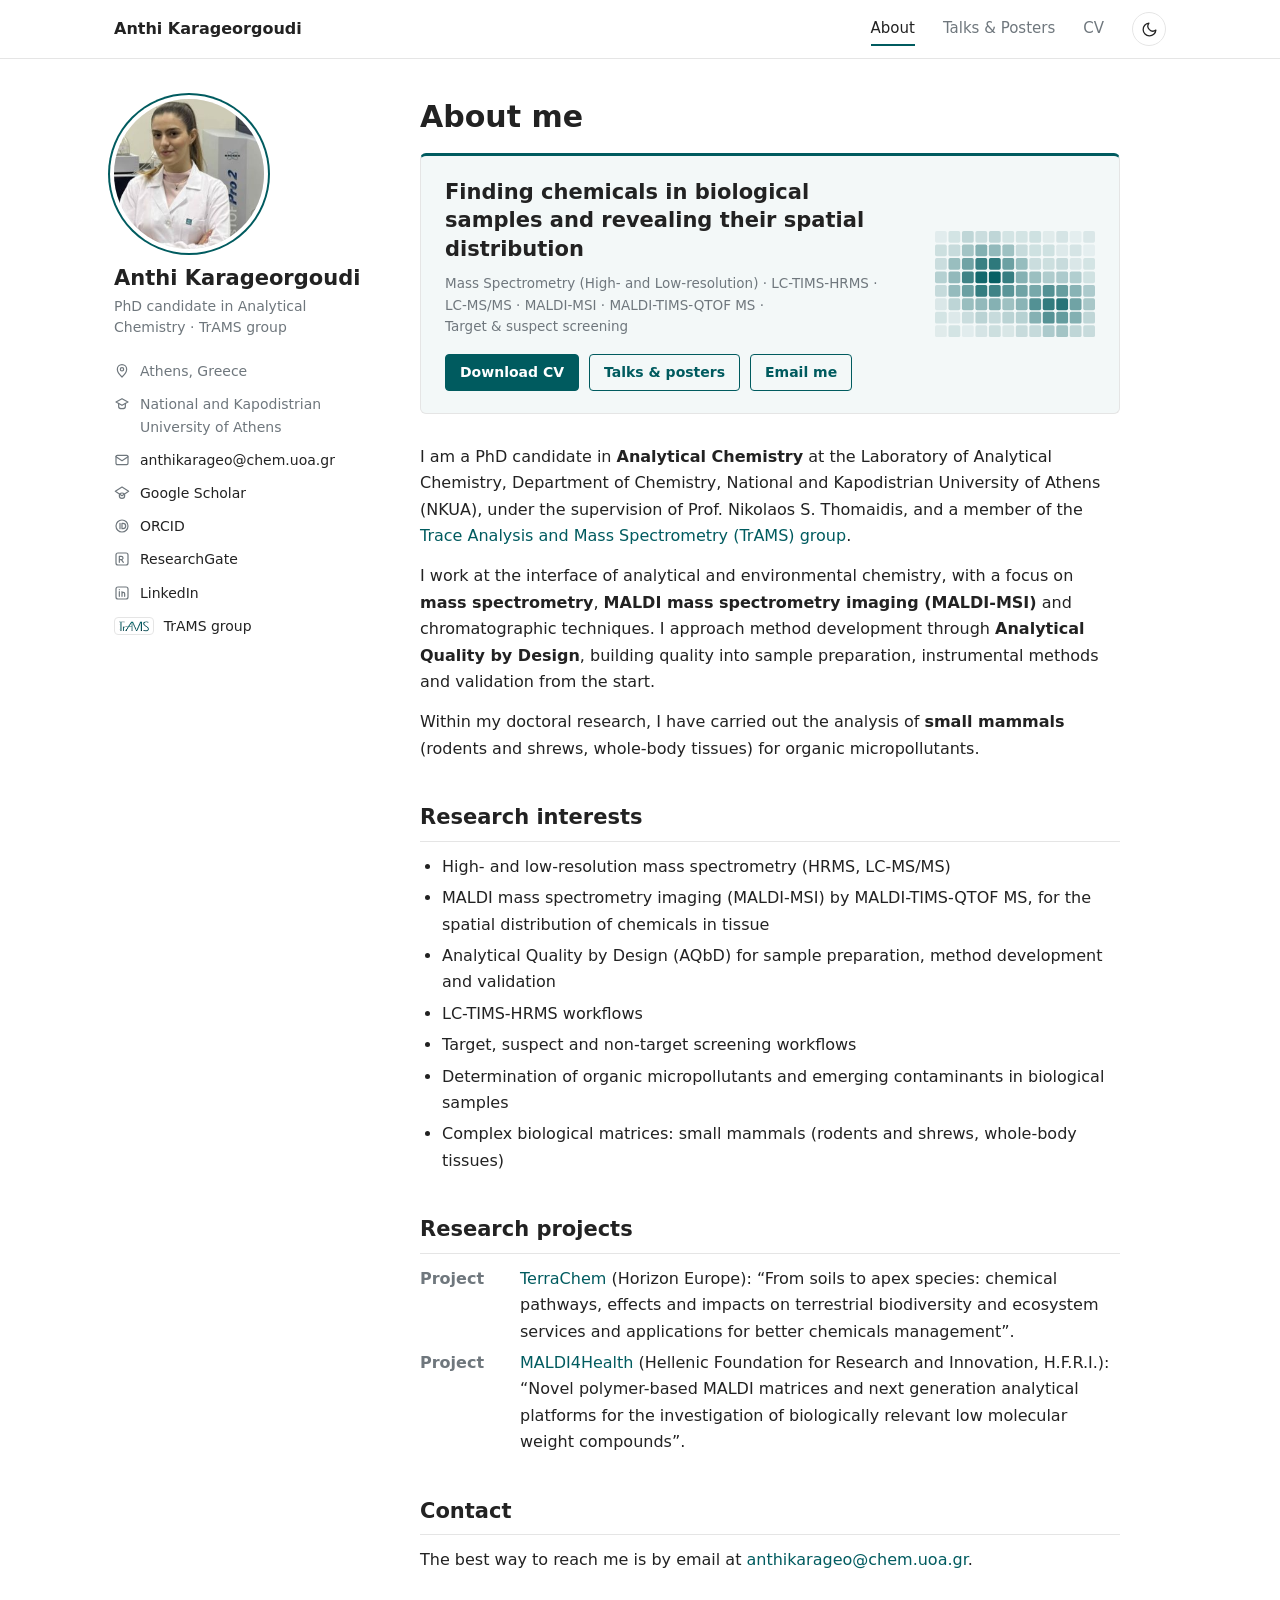
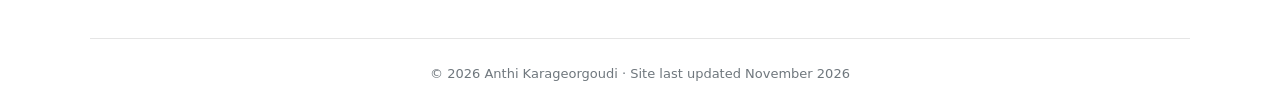
==== commit edde3163: "Add official MALDI4Health title, funder and link" ====
--- a/index.html
+++ b/index.html
@@ -85,7 +85,7 @@
     <h2>Research projects</h2>
     <ul class="news">
       <li><strong>Project</strong> <span><a href="https://cordis.europa.eu/project/id/101135483">TerraChem</a> (Horizon Europe): “From soils to apex species: chemical pathways, effects and impacts on terrestrial biodiversity and ecosystem services and applications for better chemicals management”.</span></li>
-      <li><strong>Project</strong> <span>MALDI4Health: application of MALDI-TIMS-QTOF MS methodologies to toxicity studies.</span></li>
+      <li><strong>Project</strong> <span><a href="https://maldi4health.gr/">MALDI4Health</a> (Hellenic Foundation for Research and Innovation, H.F.R.I.): “Novel polymer-based MALDI matrices and next generation analytical platforms for the investigation of biologically relevant low molecular weight compounds”.</span></li>
     </ul>
 
     <h2>Contact</h2>
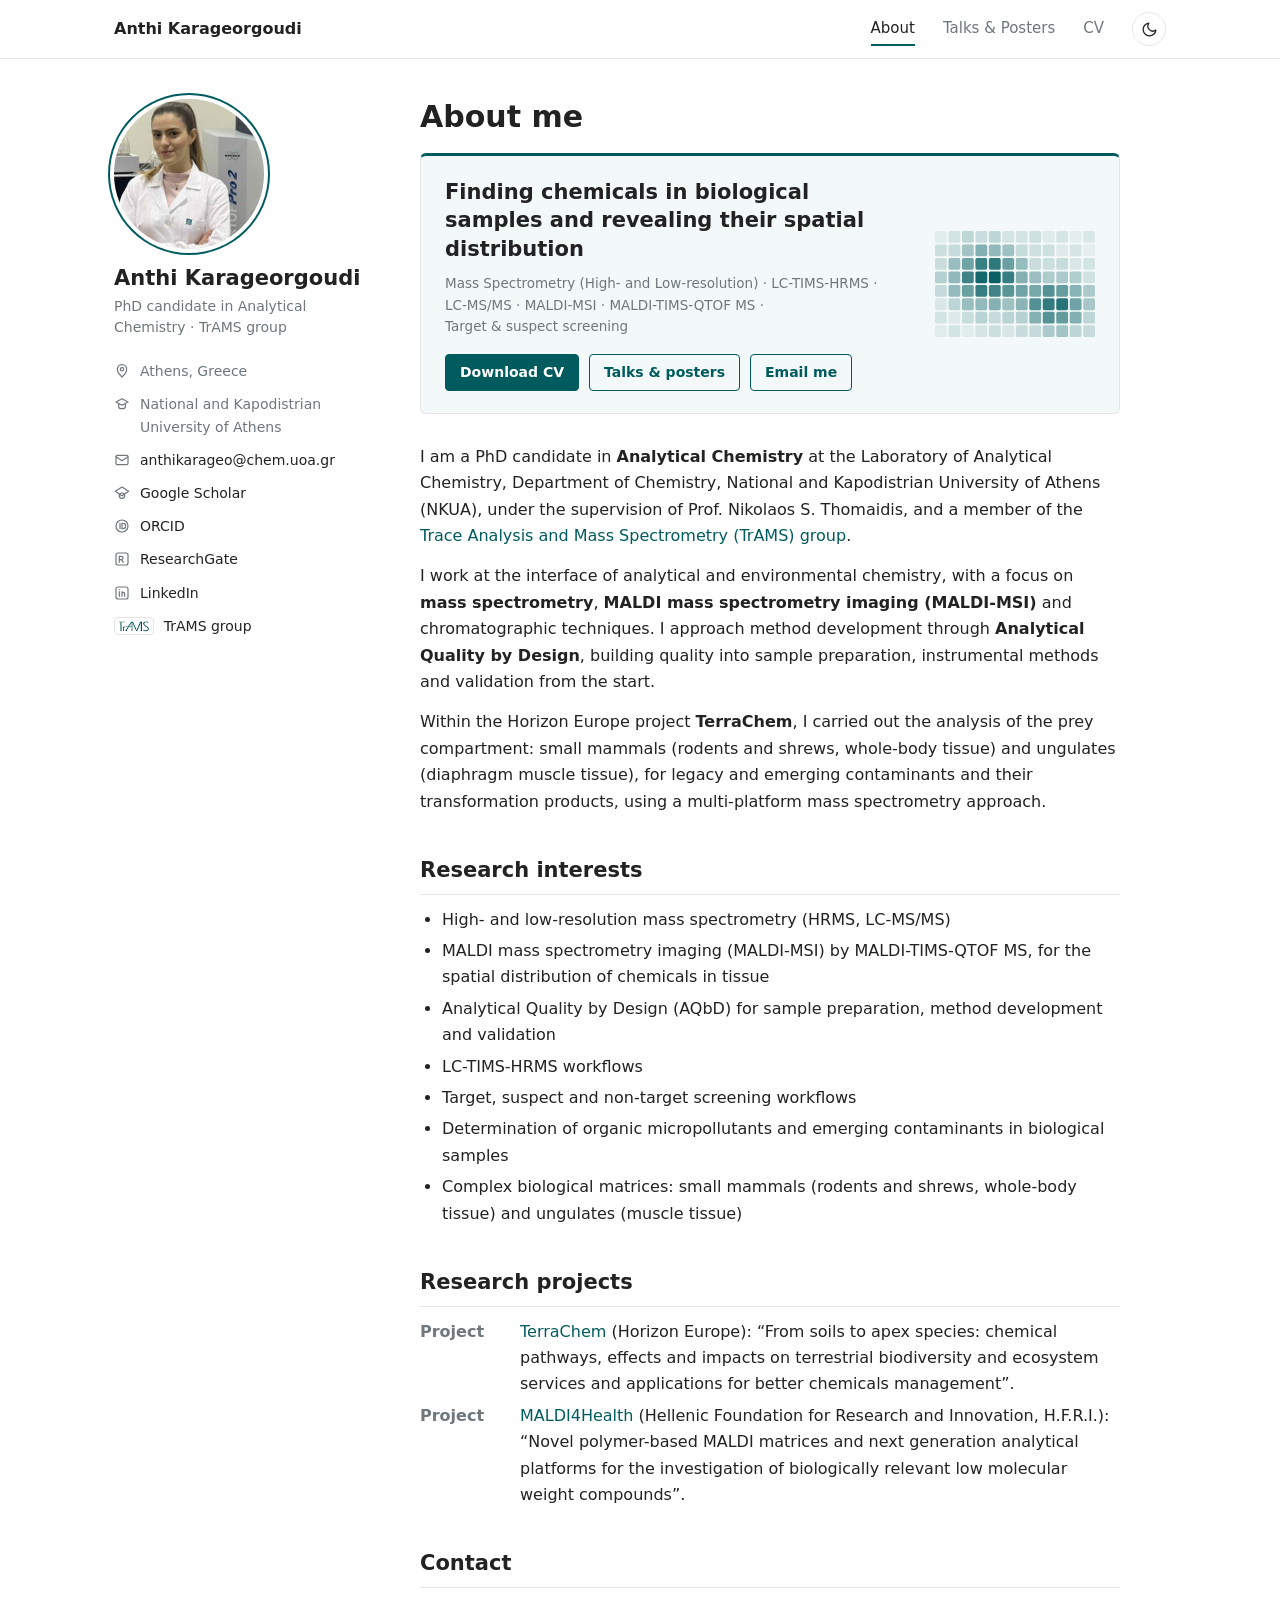
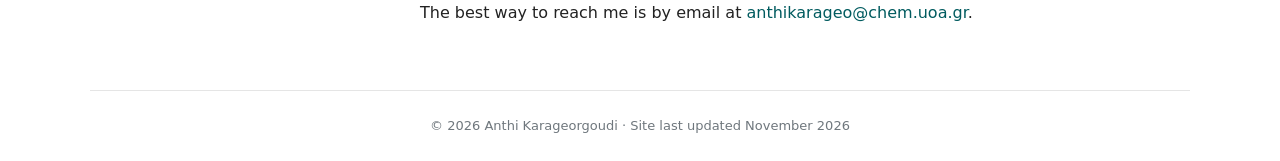
==== commit 6c60d7e9: "Bring site in line with updated CV; replace CV PDF" ====
--- a/index.html
+++ b/index.html
@@ -67,8 +67,9 @@
       <strong>MALDI mass spectrometry imaging (MALDI-MSI)</strong> and chromatographic techniques. I approach method development through
       <strong>Analytical Quality by Design</strong>, building quality into sample preparation,
       instrumental methods and validation from the start.</p>
-    <p>Within my doctoral research, I have carried out the analysis of <strong>small mammals</strong>
-      (rodents and shrews, whole-body tissues) for organic micropollutants.</p>
+    <p>Within the Horizon Europe project <strong>TerraChem</strong>, I carried out the analysis of the prey compartment:
+      small mammals (rodents and shrews, whole-body tissue) and ungulates (diaphragm muscle tissue), for legacy and
+      emerging contaminants and their transformation products, using a multi-platform mass spectrometry approach.</p>
 
 
     <h2>Research interests</h2>
@@ -79,7 +80,7 @@
       <li>LC-TIMS-HRMS workflows</li>
       <li>Target, suspect and non-target screening workflows</li>
       <li>Determination of organic micropollutants and emerging contaminants in biological samples</li>
-      <li>Complex biological matrices: small mammals (rodents and shrews, whole-body tissues)</li>
+      <li>Complex biological matrices: small mammals (rodents and shrews, whole-body tissue) and ungulates (muscle tissue)</li>
     </ul>
 
     <h2>Research projects</h2>
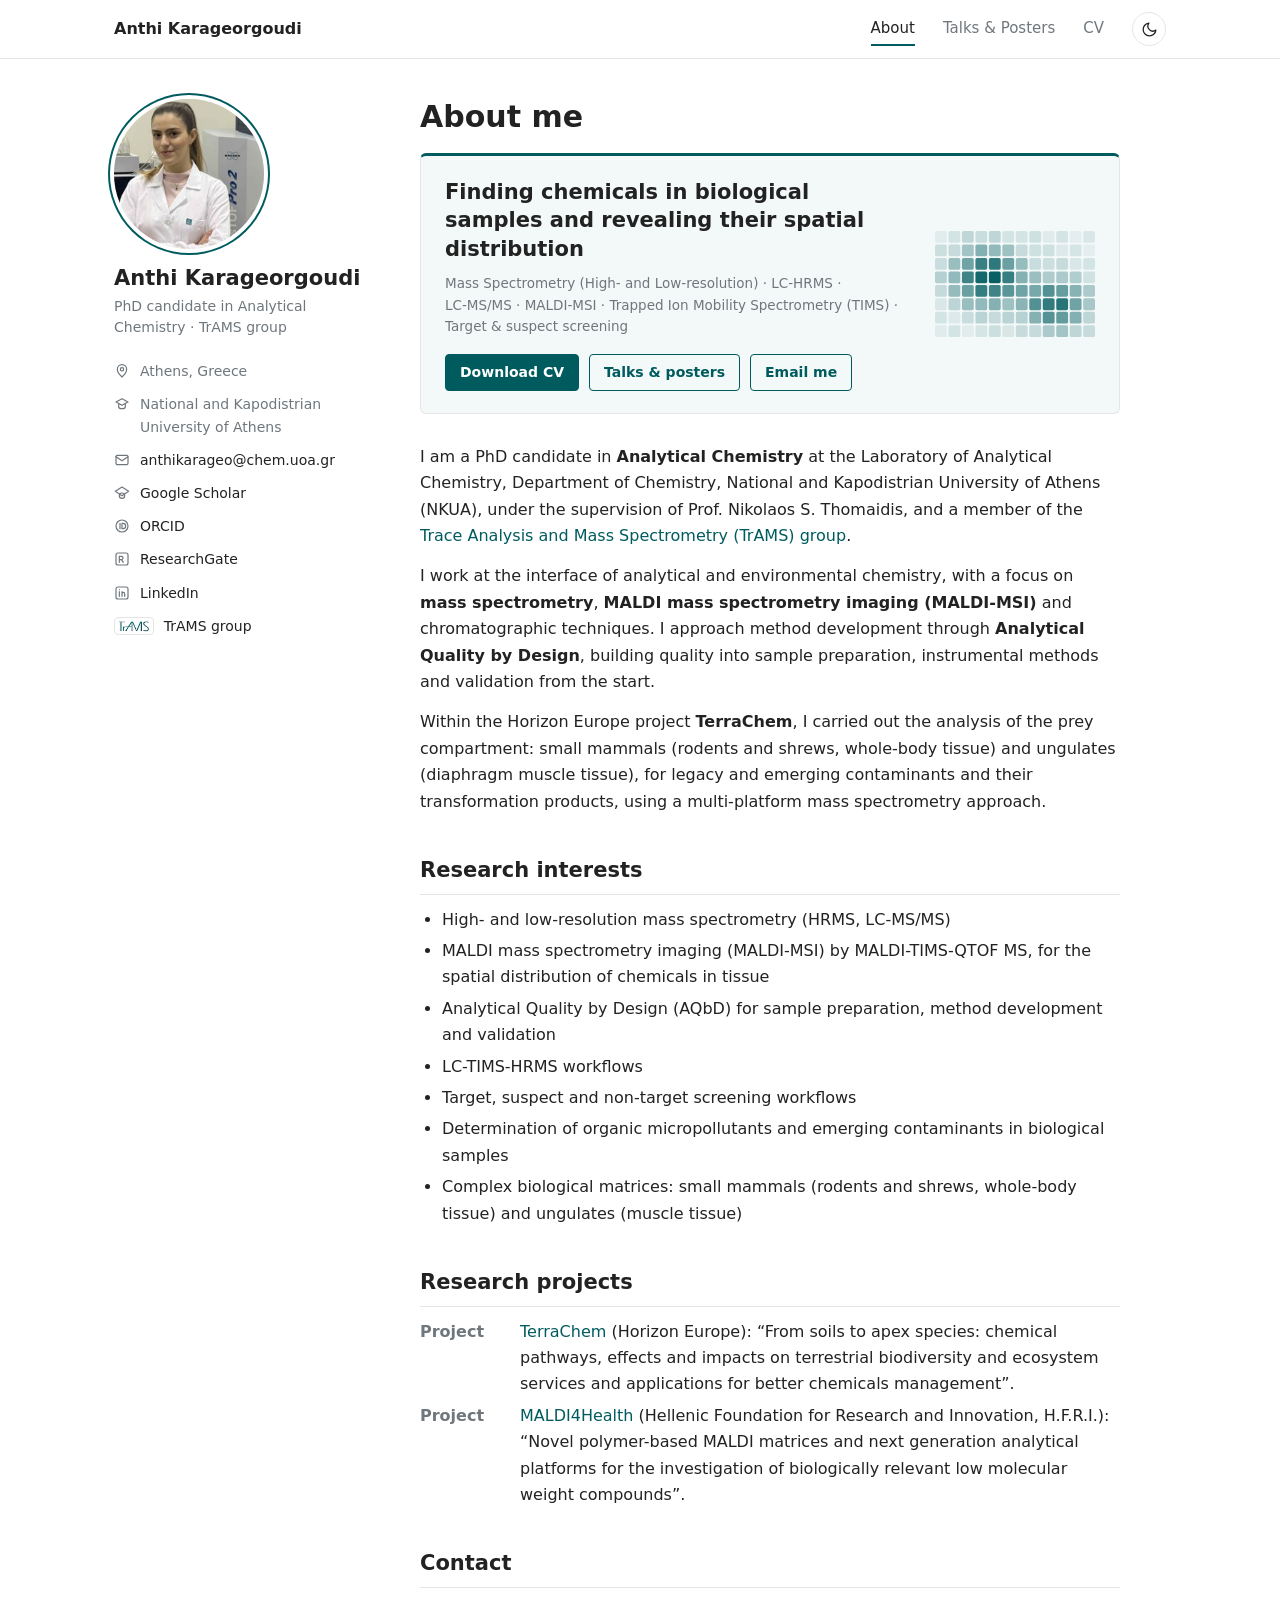
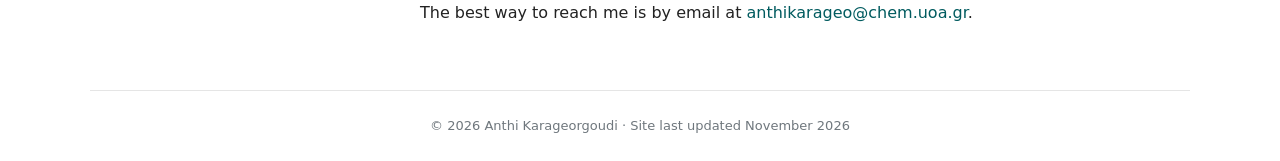
==== commit b751ccb4: "Update banner techniques line" ====
--- a/index.html
+++ b/index.html
@@ -49,7 +49,7 @@
     <div class="hero-wrap"><section class="hero">
       <div class="hero-text">
         <p class="headline">Finding chemicals in biological samples and revealing their spatial distribution</p>
-        <p class="techs"><span>Mass Spectrometry (High- and Low-resolution)</span> · <span>LC-TIMS-HRMS</span> · <span>LC-MS/MS</span> · <span>MALDI-MSI</span> · <span>MALDI-TIMS-QTOF MS</span> · <span>Target &amp; suspect screening</span></p>
+        <p class="techs"><span>Mass Spectrometry (High- and Low-resolution)</span> · <span>LC-HRMS</span> · <span>LC-MS/MS</span> · <span>MALDI-MSI</span> · <span>Trapped Ion Mobility Spectrometry (TIMS)</span> · <span>Target &amp; suspect screening</span></p>
         <div class="hero-actions">
           <a class="btn primary" href="Karageorgoudi_A_CV.pdf">Download CV</a>
           <a class="btn" href="talks.html">Talks &amp; posters</a>
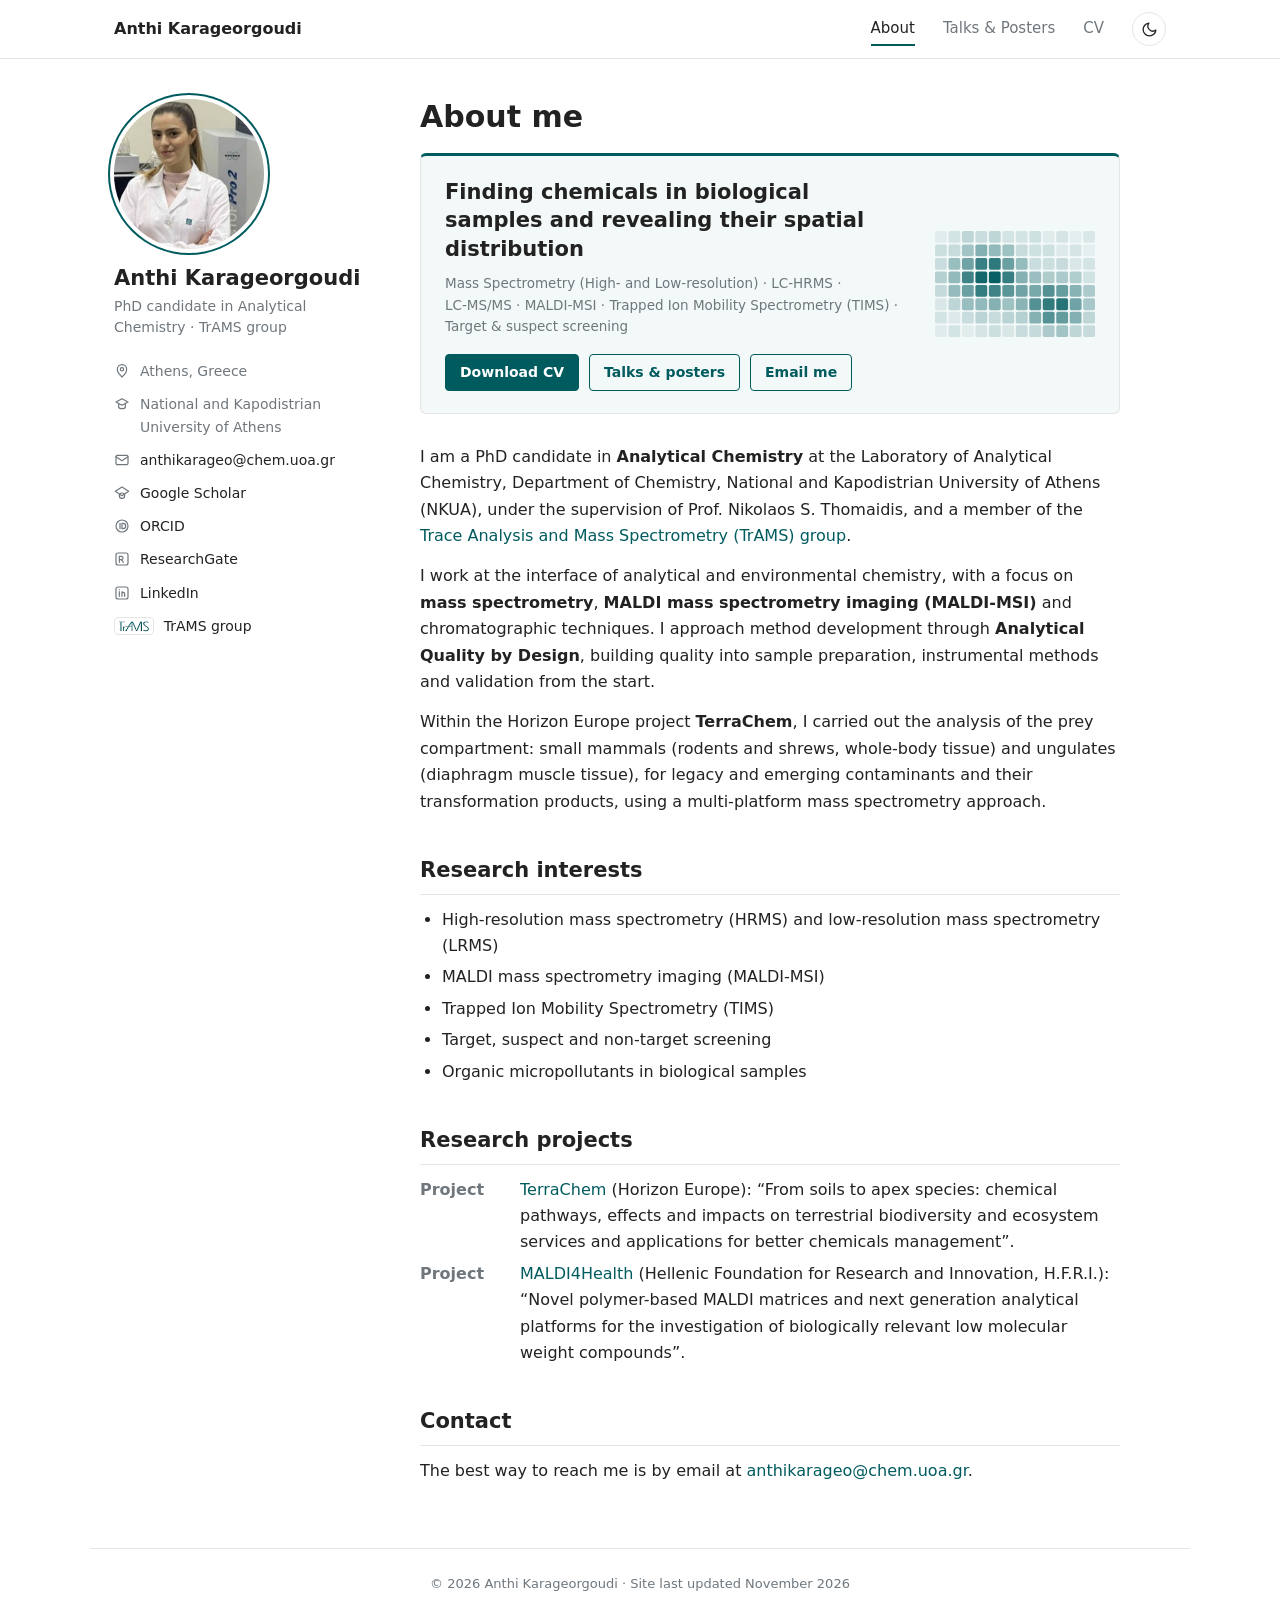
==== commit fc17b992: "Shorten research interests list" ====
--- a/index.html
+++ b/index.html
@@ -74,13 +74,11 @@
 
     <h2>Research interests</h2>
     <ul>
-      <li>High- and low-resolution mass spectrometry (HRMS, LC-MS/MS)</li>
-      <li>MALDI mass spectrometry imaging (MALDI-MSI) by MALDI-TIMS-QTOF MS, for the spatial distribution of chemicals in tissue</li>
-      <li>Analytical Quality by Design (AQbD) for sample preparation, method development and validation</li>
-      <li>LC-TIMS-HRMS workflows</li>
-      <li>Target, suspect and non-target screening workflows</li>
-      <li>Determination of organic micropollutants and emerging contaminants in biological samples</li>
-      <li>Complex biological matrices: small mammals (rodents and shrews, whole-body tissue) and ungulates (muscle tissue)</li>
+      <li>High-resolution mass spectrometry (HRMS) and low-resolution mass spectrometry (LRMS)</li>
+      <li>MALDI mass spectrometry imaging (MALDI-MSI)</li>
+      <li>Trapped Ion Mobility Spectrometry (TIMS)</li>
+      <li>Target, suspect and non-target screening</li>
+      <li>Organic micropollutants in biological samples</li>
     </ul>
 
     <h2>Research projects</h2>
